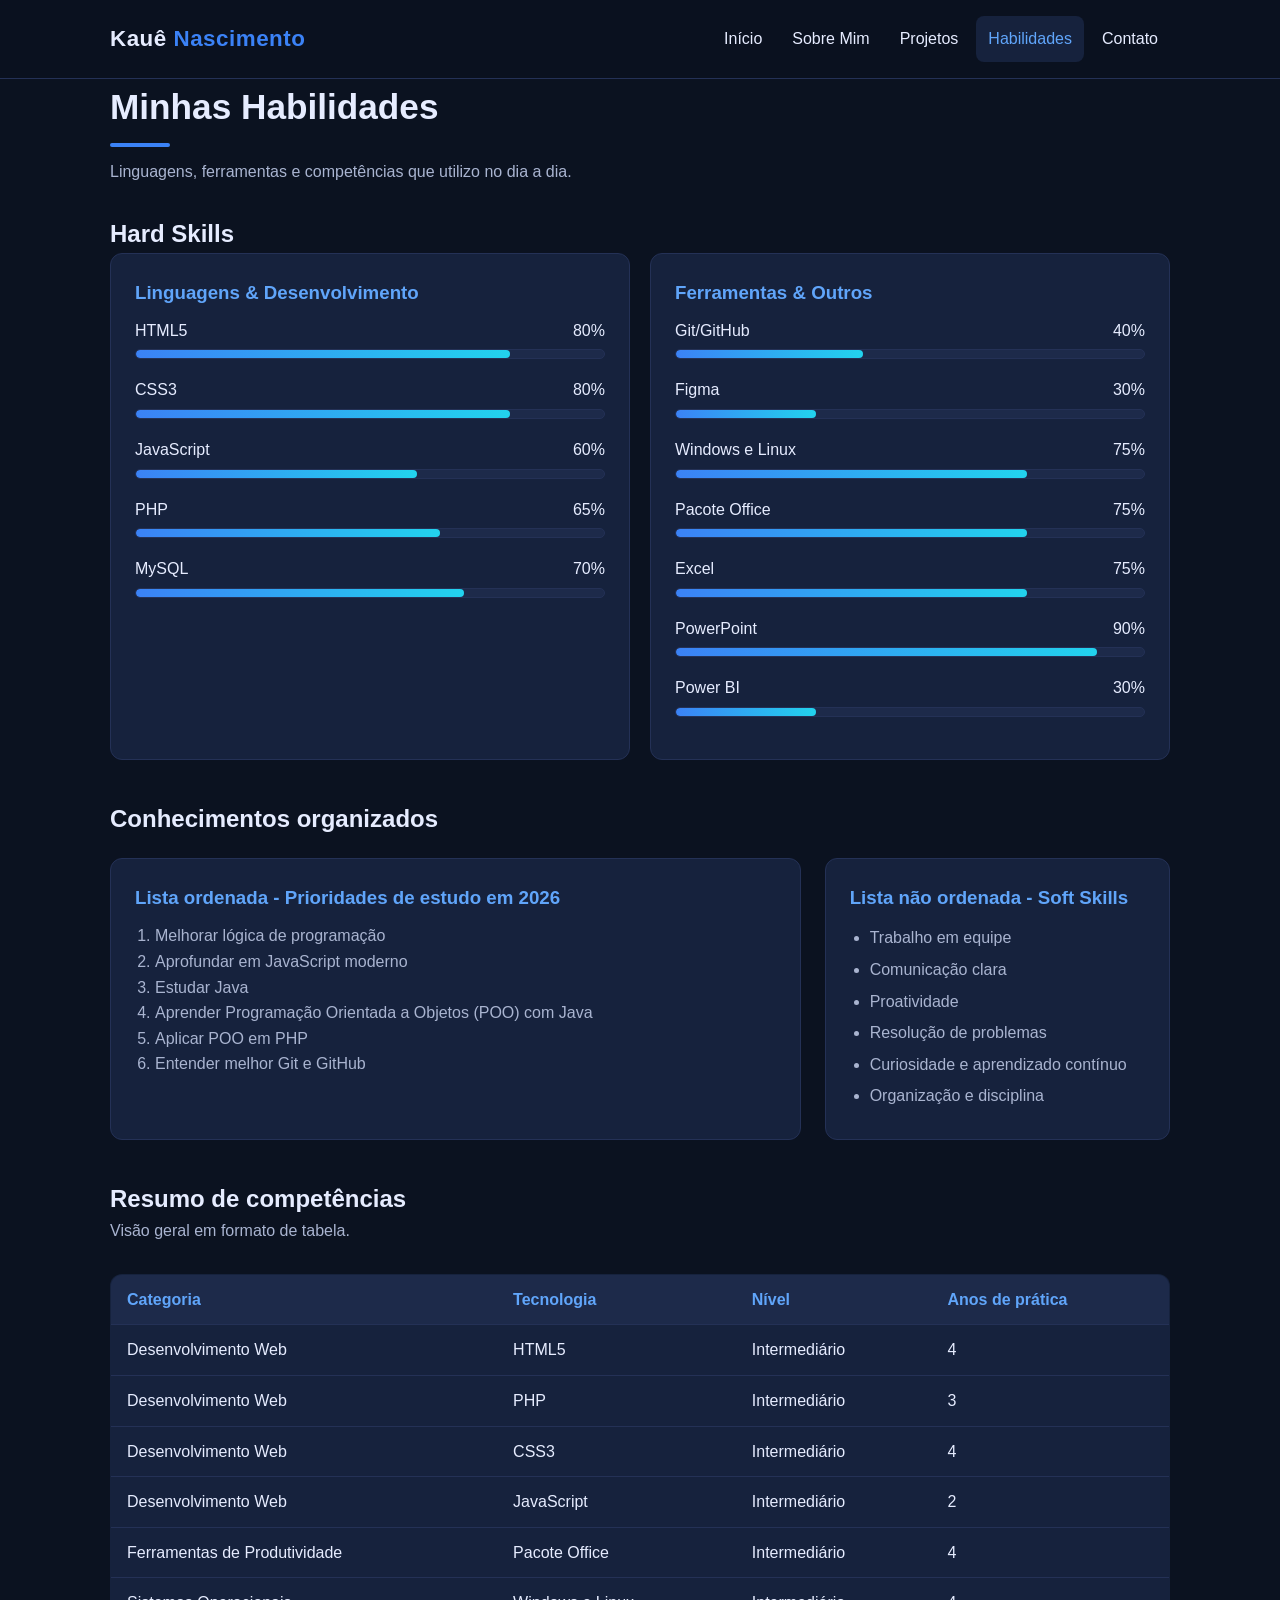
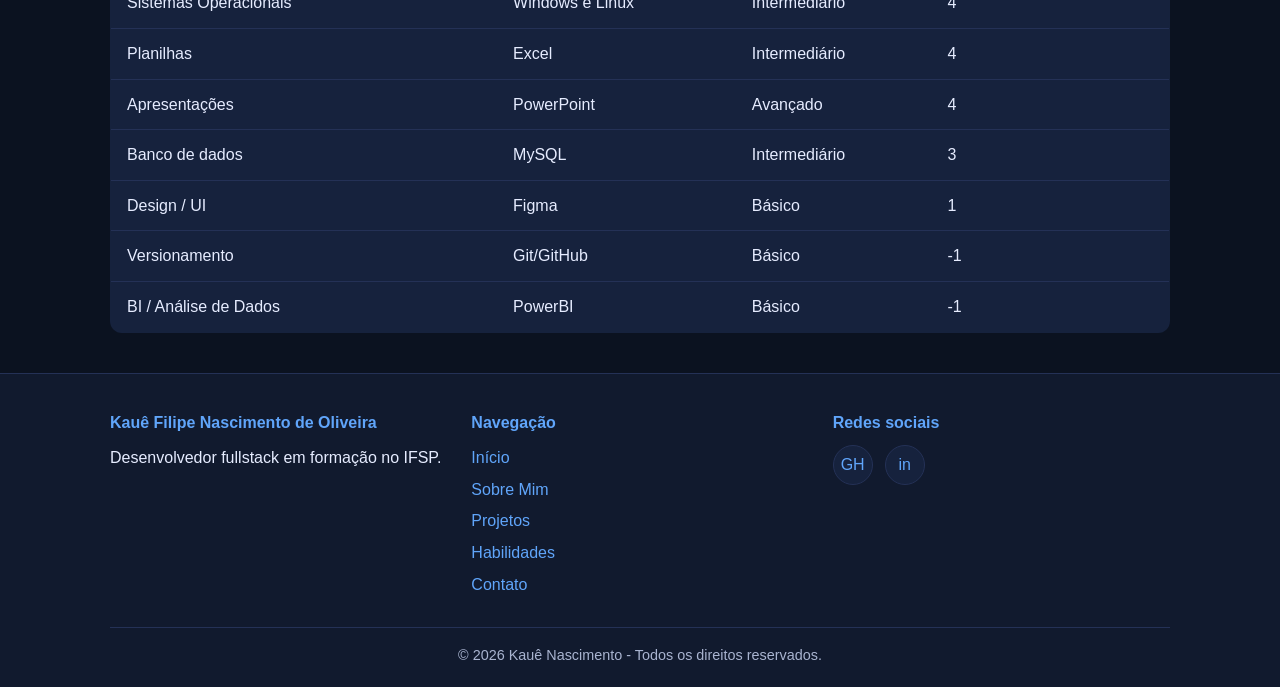
==== habilidades.html @ ee581f54 "Add files via upload" ====
<!DOCTYPE html>
<html lang="pt-BR">

<head>
  <meta charset="UTF-8" />
  <meta name="viewport" content="width=device-width, initial-scale=1.0" />
  <title>Habilidades</title>
  <link rel="stylesheet" href="css/style.css" />
</head>

<body>
  <header class="site-header">
    <nav class="nav" aria-label="Menu principal">
      <a href="index.html" class="logo">Kauê <span>Nascimento</span></a>
      <button class="nav-toggle" aria-label="Abrir menu" aria-expanded="false" aria-controls="menu">☰</button>
      <ul class="nav-menu" id="menu">
        <li><a href="index.html">Início</a></li>
        <li><a href="sobre.html">Sobre Mim</a></li>
        <li><a href="projetos.html">Projetos</a></li>
        <li><a href="habilidades.html">Habilidades</a></li>
        <li><a href="contato.html">Contato</a></li>
      </ul>
    </nav>
  </header>

  <main id="conteudo">
    <section class="container" aria-labelledby="hab-title">
      <h1 class="section-title" id="hab-title">Minhas Habilidades</h1>
      <p class="section-subtitle">
        Linguagens, ferramentas e competências que utilizo no dia a dia.
      </p>

      <!-- Hard skills com barras de progresso -->
      <h2 style="margin-top:20px;">Hard Skills</h2>
      <div class="grid">
        <div class="card">
          <h3>Linguagens & Desenvolvimento</h3>

          <div class="skill">
            <div class="skill-label"><span>HTML5</span><span>80%</span></div>
            <div class="skill-bar">
              <div class="skill-fill" style="width:80%;"></div>
            </div>
          </div>

          <div class="skill">
            <div class="skill-label"><span>CSS3</span><span>80%</span></div>
            <div class="skill-bar">
              <div class="skill-fill" style="width:80%;"></div>
            </div>
          </div>

          <div class="skill">
            <div class="skill-label"><span>JavaScript</span><span>60%</span></div>
            <div class="skill-bar">
              <div class="skill-fill" style="width:60%;"></div>
            </div>
          </div>

          <div class="skill">
            <div class="skill-label"><span>PHP</span><span>65%</span></div>
            <div class="skill-bar">
              <div class="skill-fill" style="width:65%;"></div>
            </div>
          </div>

          <div class="skill">
            <div class="skill-label"><span>MySQL</span><span>70%</span></div>
            <div class="skill-bar">
              <div class="skill-fill" style="width:70%;"></div>
            </div>
          </div>
        </div>

        <div class="card">
          <h3>Ferramentas & Outros</h3>

          <div class="skill">
            <div class="skill-label"><span>Git/GitHub</span><span>40%</span></div>
            <div class="skill-bar">
              <div class="skill-fill" style="width:40%;"></div>
            </div>
          </div>

          <div class="skill">
            <div class="skill-label"><span>Figma</span><span>30%</span></div>
            <div class="skill-bar">
              <div class="skill-fill" style="width:30%;"></div>
            </div>
          </div>

          <div class="skill">
            <div class="skill-label"><span>Windows e Linux</span><span>75%</span></div>
            <div class="skill-bar">
              <div class="skill-fill" style="width:75%;"></div>
            </div>
          </div>

          <div class="skill">
            <div class="skill-label"><span>Pacote Office</span><span>75%</span></div>
            <div class="skill-bar">
              <div class="skill-fill" style="width:75%;"></div>
            </div>
          </div>

          <div class="skill">
            <div class="skill-label"><span>Excel</span><span>75%</span></div>
            <div class="skill-bar">
              <div class="skill-fill" style="width:75%;"></div>
            </div>
          </div>

          <div class="skill">
            <div class="skill-label"><span>PowerPoint</span><span>90%</span></div>
            <div class="skill-bar">
              <div class="skill-fill" style="width:90%;"></div>
            </div>
          </div>

          <div class="skill">
            <div class="skill-label"><span>Power BI</span><span>30%</span></div>
            <div class="skill-bar">
              <div class="skill-fill" style="width:30%;"></div>
            </div>
          </div>
        </div>
      </div>

      <!-- Listas -->
      <h2 style="margin-top:40px;">Conhecimentos organizados</h2>
      <div class="about-grid" style="margin-top:20px;">
        <article class="card">
          <h3>Lista ordenada - Prioridades de estudo em 2026</h3>
          <ol style="padding-left:20px; color: var(--text-muted);">
            <li>Melhorar lógica de programação</li>
            <li>Aprofundar em JavaScript moderno</li>
            <li>Estudar Java</li>
            <li>Aprender Programação Orientada a Objetos (POO) com Java</li>
            <li>Aplicar POO em PHP</li>
            <li>Entender melhor Git e GitHub</li>
          </ol>
        </article>

        <aside class="about-side">
          <h3>Lista não ordenada - Soft Skills</h3>
          <ul>
            <li>Trabalho em equipe</li>
            <li>Comunicação clara</li>
            <li>Proatividade</li>
            <li>Resolução de problemas</li>
            <li>Curiosidade e aprendizado contínuo</li>
            <li>Organização e disciplina</li>
          </ul>
        </aside>
      </div>

      <!-- Tabela -->
      <h2 style="margin-top:40px;">Resumo de competências</h2>
      <p class="section-subtitle">Visão geral em formato de tabela.</p>

      <table class="tabela" aria-label="Resumo de competências por categoria">
        <thead>
          <tr>
            <th scope="col">Categoria</th>
            <th scope="col">Tecnologia</th>
            <th scope="col">Nível</th>
            <th scope="col">Anos de prática</th>
          </tr>
        </thead>
        <tbody>
          <tr>
            <td>Desenvolvimento Web</td>
            <td>HTML5</td>
            <td>Intermediário</td>
            <td>4</td>
          </tr>
          <tr>
            <td>Desenvolvimento Web</td>
            <td>PHP</td>
            <td>Intermediário</td>
            <td>3</td>
          </tr>
          <tr>
            <td>Desenvolvimento Web</td>
            <td>CSS3</td>
            <td>Intermediário</td>
            <td>4</td>
          </tr>
          <tr>
            <td>Desenvolvimento Web</td>
            <td>JavaScript</td>
            <td>Intermediário</td>
            <td>2</td>
          </tr>

          <tr>
            <td>Ferramentas de Produtividade</td>
            <td>Pacote Office</td>
            <td>Intermediário</td>
            <td>4</td>
          </tr>

          <tr>
            <td>Sistemas Operacionais</td>
            <td>Windows e Linux</td>
            <td>Intermediário</td>
            <td>4</td>
          </tr>

          <tr>
            <td>Planilhas</td>
            <td>Excel</td>
            <td>Intermediário</td>
            <td>4</td>
          </tr>

          <tr>
            <td>Apresentações</td>
            <td>PowerPoint</td>
            <td>Avançado</td>
            <td>4</td>
          </tr>

          <tr>
            <td>Banco de dados</td>
            <td>MySQL</td>
            <td>Intermediário</td>
            <td>3</td>
          </tr>

          <tr>
            <td>Design / UI</td>
            <td>Figma</td>
            <td>Básico</td>
            <td>1</td>
          </tr>

          <tr>
            <td>Versionamento</td>
            <td>Git/GitHub</td>
            <td>Básico</td>
            <td>-1</td>
          </tr>

          <tr>
            <td>BI / Análise de Dados</td>
            <td>PowerBI</td>
            <td>Básico</td>
            <td>-1</td>
          </tr>
        </tbody>
      </table>
    </section>
  </main>

  <footer class="site-footer">
    <div class="container">
      <div class="footer-grid">
        <div>
          <h4>Kauê Filipe Nascimento de Oliveira</h4>
          <p>Desenvolvedor fullstack em formação no IFSP.</p>
        </div>
        <div>
          <h4>Navegação</h4>
          <ul>
            <li><a href="index.html">Início</a></li>
            <li><a href="sobre.html">Sobre Mim</a></li>
            <li><a href="projetos.html">Projetos</a></li>
            <li><a href="habilidades.html">Habilidades</a></li>
            <li><a href="contato.html">Contato</a></li>
          </ul>
        </div>
        <div>
          <h4>Redes sociais</h4>
          <div class="social" aria-label="Redes sociais">
            <a href="https://github.com/kauefilipe-cell" target="_blank" rel="noopener" aria-label="GitHub">GH</a>
            <a href="https://www.linkedin.com/in/kauêoliveira/" target="_blank" rel="noopener"
              aria-label="LinkedIn">in</a>
          </div>
        </div>
      </div>
      <p class="copyright">© 2026 Kauê Nascimento - Todos os direitos reservados.</p>
    </div>
  </footer>

  <button class="to-top" aria-label="Voltar ao topo">↑</button>

  <div vw class="enabled">
    <div vw-access-button class="active"></div>
    <div vw-plugin-wrapper>
      <div class="vw-plugin-top-wrapper"></div>
    </div>
  </div>
  <script src="https://vlibras.gov.br/app/vlibras-plugin.js"></script>
  <script>new window.VLibras.Widget('https://vlibras.gov.br/app');</script>
  <script src="js/script.js"></script>
</body>

</html>
---- css/style.css ----
* {
  margin: 0;
  padding: 0;
  box-sizing: border-box;
}

/* Variáveis */
:root {
  --bg: #0b1220;
  --bg-alt: #111a2e;
  --surface: #16223d;
  --surface-2: #1d2a4a;
  --border: #243156;
  --text: #e6ecff;
  --text-muted: #a9b4d0;
  --primary: #3b82f6;
  --primary-2: #60a5fa;
  --primary-dark: #1d4ed8;
  --accent: #22d3ee;
  --danger: #ef4444;
  --radius: 12px;
  --shadow: 0 10px 30px rgba(0, 0, 0, 0.35);
  --transition: 0.25s ease;
  --container: 1100px;
}

/* Base do site */
html {
  scroll-behavior: smooth;
}

body {
  font-family: 'Segoe UI', Tahoma, Geneva, Verdana, sans-serif;
  background: var(--bg);
  color: var(--text);
  line-height: 1.6;
  min-height: 100vh;
  display: flex;
  flex-direction: column;
}

img {
  max-width: 100%;
  display: block;
}

a {
  color: var(--primary-2);
  text-decoration: none;
  transition: color var(--transition);
}

a:hover,
a:focus {
  color: var(--accent);
}

:focus-visible {
  outline: 3px solid var(--accent);
  outline-offset: 3px;
  border-radius: 4px;
}

/* Container */
.container {
  width: 100%;
  max-width: var(--container);
  margin: 0 auto;
  padding: 0 20px;
}

/* HEADER  */
.site-header {
  position: sticky;
  top: 0;
  z-index: 100;
  background: rgba(11, 18, 32, 0.92);
  backdrop-filter: blur(8px);
  border-bottom: 1px solid var(--border);
}

.nav {
  display: flex;
  align-items: center;
  justify-content: space-between;
  padding: 16px 20px;
  max-width: var(--container);
  margin: 0 auto;
}

.logo {
  font-size: 1.4rem;
  font-weight: 700;
  color: var(--text);
  letter-spacing: 0.5px;
}

.logo span {
  color: var(--primary);
}

.nav-toggle {
  background: transparent;
  border: 1px solid var(--border);
  color: var(--text);
  width: 42px;
  height: 42px;
  border-radius: 8px;
  font-size: 1.4rem;
  cursor: pointer;
  display: flex;
  align-items: center;
  justify-content: center;
}

.nav-menu {
  display: none;
  list-style: none;
  flex-direction: column;
  gap: 4px;
  width: 100%;
  padding: 16px 20px;
  background: var(--bg-alt);
  border-top: 1px solid var(--border);
}

.nav-menu.open {
  display: flex;
}

.nav-menu a {
  display: block;
  padding: 10px 12px;
  border-radius: 8px;
  color: var(--text);
  font-weight: 500;
}

.nav-menu a:hover,
.nav-menu a.active {
  background: var(--surface);
  color: var(--primary-2);
}

/* SECTIONS */
main {
  flex: 1;
}

section {
  padding: 60px 0;
}

.section-title {
  font-size: 1.8rem;
  margin-bottom: 12px;
  color: var(--text);
}

.section-title::after {
  content: '';
  display: block;
  width: 60px;
  height: 4px;
  background: var(--primary);
  border-radius: 4px;
  margin-top: 8px;
}

.section-subtitle {
  color: var(--text-muted);
  margin-bottom: 30px;
  max-width: 700px;
}

/* HOME */
.hero {
  position: relative;
  background:
    linear-gradient(135deg, rgba(11, 18, 32, 0.85), rgba(11, 18, 32, 0.95)),
    url('../img/banner.jpg') center/cover no-repeat;
  padding: 80px 20px;
  text-align: center;
  border-bottom: 1px solid var(--border);
}

.hero-content {
  max-width: 800px;
  margin: 0 auto;
  animation: fadeUp 0.9s ease both;
}

.hero h1 {
  font-size: 2.2rem;
  margin-bottom: 16px;
  line-height: 1.2;
}

.hero h1 span {
  color: var(--primary-2);
}

.hero p {
  color: var(--text-muted);
  font-size: 1.05rem;
  margin-bottom: 28px;
}

.profile-photo {
  width: 160px;
  height: 160px;
  border-radius: 50%;
  margin: 0 auto 24px;
  object-fit: cover;
  border: 4px solid var(--primary);
  box-shadow: var(--shadow);
}

.btn-group {
  display: flex;
  gap: 12px;
  justify-content: center;
  flex-wrap: wrap;
}

.btn {
  display: inline-block;
  padding: 12px 24px;
  border-radius: 8px;
  font-weight: 600;
  border: 2px solid transparent;
  cursor: pointer;
  transition: transform var(--transition), background var(--transition), color var(--transition);
  font-size: 1rem;
}

.btn-primary {
  background: var(--primary);
  color: #fff;
}

.btn-primary:hover {
  background: var(--primary-dark);
  transform: translateY(-2px);
  color: #fff;
}

.btn-outline {
  background: transparent;
  color: var(--primary-2);
  border-color: var(--primary);
}

.btn-outline:hover {
  background: var(--primary);
  color: #fff;
  transform: translateY(-2px);
}

/* GRID DE CARDS */
.grid {
  display: grid;
  gap: 20px;
  grid-template-columns: 1fr;
}

.card {
  background: var(--surface);
  border: 1px solid var(--border);
  border-radius: var(--radius);
  padding: 24px;
  transition: transform var(--transition), border-color var(--transition), box-shadow var(--transition);
}

.card:hover {
  transform: translateY(-4px);
  border-color: var(--primary);
  box-shadow: var(--shadow);
}

.card h3 {
  margin-bottom: 10px;
  color: var(--primary-2);
}

.card p {
  color: var(--text-muted);
}

/* Tech tags */
.tech-list {
  display: flex;
  flex-wrap: wrap;
  gap: 8px;
  list-style: none;
  margin-top: 14px;
}

.tech-list li {
  background: var(--surface-2);
  color: var(--primary-2);
  padding: 6px 12px;
  border-radius: 999px;
  font-size: 0.85rem;
  border: 1px solid var(--border);
}

/* PROJETOS */
.project-card {
  background: var(--surface);
  border: 1px solid var(--border);
  border-radius: var(--radius);
  overflow: hidden;
  display: flex;
  flex-direction: column;
  transition: transform var(--transition), box-shadow var(--transition);
}

.project-card:hover {
  transform: translateY(-6px);
  box-shadow: var(--shadow);
}

.project-card img {
  width: 100%;
  height: 200px;
  object-fit: cover;
  border-bottom: 1px solid var(--border);
}

.project-body {
  padding: 20px;
  flex: 1;
  display: flex;
  flex-direction: column;
}

.project-body h3 {
  color: var(--primary-2);
  margin-bottom: 8px;
}

.project-body p {
  color: var(--text-muted);
  margin-bottom: 14px;
  flex: 1;
}

.project-links {
  display: flex;
  gap: 10px;
  margin-top: 14px;
}

/* SOBRE */
.timeline {
  position: relative;
  margin: 30px 0;
  padding-left: 30px;
  border-left: 3px solid var(--primary);
}

.timeline-item {
  position: relative;
  margin-bottom: 28px;
}

.timeline-item::before {
  content: '';
  position: absolute;
  left: -39px;
  top: 6px;
  width: 16px;
  height: 16px;
  background: var(--primary);
  border-radius: 50%;
  border: 3px solid var(--bg);
}

.timeline-item h3 {
  color: var(--primary-2);
}

.timeline-item time {
  color: var(--text-muted);
  font-size: 0.9rem;
  display: block;
  margin-bottom: 6px;
}

/* Layout sobre com aside */
.about-grid {
  display: grid;
  gap: 24px;
  grid-template-columns: 1fr;
}

aside.about-side {
  background: var(--surface);
  border: 1px solid var(--border);
  border-radius: var(--radius);
  padding: 24px;
  height: fit-content;
}

aside.about-side h3 {
  color: var(--primary-2);
  margin-bottom: 12px;
}

aside.about-side ul {
  list-style: disc;
  padding-left: 20px;
  color: var(--text-muted);
}

aside.about-side ul li {
  margin-bottom: 6px;
}

/* HABILIDADES */
.skill {
  margin-bottom: 18px;
}

.skill-label {
  display: flex;
  justify-content: space-between;
  margin-bottom: 6px;
  font-weight: 500;
}

.skill-bar {
  width: 100%;
  height: 10px;
  background: var(--surface-2);
  border-radius: 999px;
  overflow: hidden;
  border: 1px solid var(--border);
}

.skill-fill {
  height: 100%;
  background: linear-gradient(90deg, var(--primary), var(--accent));
  border-radius: 999px;
  animation: fillBar 1.4s ease forwards;
  transform-origin: left;
}

@keyframes fillBar {
  from {
    transform: scaleX(0);
  }

  to {
    transform: scaleX(1);
  }
}

/* Tabela */
.tabela {
  width: 100%;
  border-collapse: collapse;
  margin-top: 20px;
  background: var(--surface);
  border-radius: var(--radius);
  overflow: hidden;
  border: 1px solid var(--border);
}

.tabela th,
.tabela td {
  padding: 12px 16px;
  text-align: left;
  border-bottom: 1px solid var(--border);
}

.tabela th {
  background: var(--surface-2);
  color: var(--primary-2);
}

.tabela tr:last-child td {
  border-bottom: none;
}

.tabela tr:hover td {
  background: rgba(59, 130, 246, 0.08);
}

/* FORMULÁRIO */
.contato-grid {
  display: grid;
  gap: 30px;
  grid-template-columns: 1fr;
}

.form {
  background: var(--surface);
  border: 1px solid var(--border);
  border-radius: var(--radius);
  padding: 28px;
}

.form-group {
  margin-bottom: 18px;
}

.form-group label {
  display: block;
  margin-bottom: 6px;
  font-weight: 500;
}

.form-group input,
.form-group select,
.form-group textarea {
  width: 100%;
  background: var(--bg-alt);
  color: var(--text);
  border: 1px solid var(--border);
  border-radius: 8px;
  padding: 12px 14px;
  font-size: 1rem;
  font-family: inherit;
  transition: border-color var(--transition), box-shadow var(--transition);
}

.form-group textarea {
  min-height: 140px;
  resize: vertical;
}

.form-group input:focus,
.form-group select:focus,
.form-group textarea:focus {
  border-color: var(--primary);
  outline: none;
  box-shadow: 0 0 0 3px rgba(59, 130, 246, 0.25);
}

.form-actions {
  display: flex;
  gap: 12px;
  flex-wrap: wrap;
}

.btn-clear {
  background: transparent;
  color: var(--text-muted);
  border: 1px solid var(--border);
}

.btn-clear:hover {
  background: var(--surface-2);
  color: var(--text);
}

/* Vídeo */
/*.video-wrapper {
  position: relative;
  padding-bottom: 56.25%;
  height: 0;
  border-radius: var(--radius);
  overflow: hidden;
  border: 1px solid var(--border);
  margin-top: 20px;
}

.video-wrapper iframe {
  position: absolute;
  top: 0;
  left: 0;
  width: 100%;
  height: 100%;
  border: 0;
}*/

/* FOOTER */
.site-footer {
  background: var(--bg-alt);
  border-top: 1px solid var(--border);
  padding: 36px 0 20px;
  margin-top: 40px;
  text-align: center;
}

.footer-grid {
  display: grid;
  gap: 24px;
  grid-template-columns: 1fr;
  margin-bottom: 24px;
  text-align: left;
}

.footer-grid h4 {
  color: var(--primary-2);
  margin-bottom: 10px;
}

.footer-grid ul {
  list-style: none;
}

.footer-grid ul li {
  margin-bottom: 6px;
}

.social {
  display: flex;
  gap: 12px;
  flex-wrap: wrap;
}

.social a {
  display: inline-flex;
  align-items: center;
  justify-content: center;
  width: 40px;
  height: 40px;
  background: var(--surface);
  border: 1px solid var(--border);
  border-radius: 50%;
  color: var(--primary-2);
  transition: transform var(--transition), background var(--transition), color var(--transition);
}

.social a:hover {
  background: var(--primary);
  color: #fff;
  transform: translateY(-3px);
}

.copyright {
  border-top: 1px solid var(--border);
  padding-top: 16px;
  color: var(--text-muted);
  font-size: 0.9rem;
}

/* VOLTAR AO TOPO */
.to-top {
  position: fixed;
  bottom: 24px;
  right: 24px;
  width: 46px;
  height: 46px;
  background: var(--primary);
  color: #fff;
  border-radius: 50%;
  border: none;
  cursor: pointer;
  font-size: 1.2rem;
  box-shadow: var(--shadow);
  opacity: 0;
  pointer-events: none;
  transition: opacity var(--transition), transform var(--transition);
  z-index: 90;
}

.to-top.visible {
  opacity: 1;
  pointer-events: auto;
}

.to-top:hover {
  background: var(--primary-dark);
  transform: translateY(-3px);
}

/* ANIMAÇÕES */
@keyframes fadeUp {
  from {
    opacity: 0;
    transform: translateY(20px);
  }

  to {
    opacity: 1;
    transform: translateY(0);
  }
}

.fade-in {
  animation: fadeUp 0.7s ease both;
}

/* MEDIA QUERIES - Mobile First */

/* Tablet */
@media (min-width: 700px) {
  .grid {
    grid-template-columns: repeat(2, 1fr);
  }

  .hero h1 {
    font-size: 2.8rem;
  }

  .section-title {
    font-size: 2.2rem;
  }

  .footer-grid {
    grid-template-columns: repeat(3, 1fr);
  }

  .about-grid {
    grid-template-columns: 2fr 1fr;
  }

  .contato-grid {
    grid-template-columns: 1.4fr 1fr;
  }
}

/* Desktop */
@media (min-width: 960px) {
  .nav-toggle {
    display: none;
  }

  .nav-menu {
    display: flex;
    flex-direction: row;
    width: auto;
    padding: 0;
    background: transparent;
    border-top: none;
    gap: 6px;
  }

  .grid-3 {
    grid-template-columns: repeat(3, 1fr);
  }

  .hero {
    padding: 110px 20px;
  }

  .hero h1 {
    font-size: 3.2rem;
  }
}
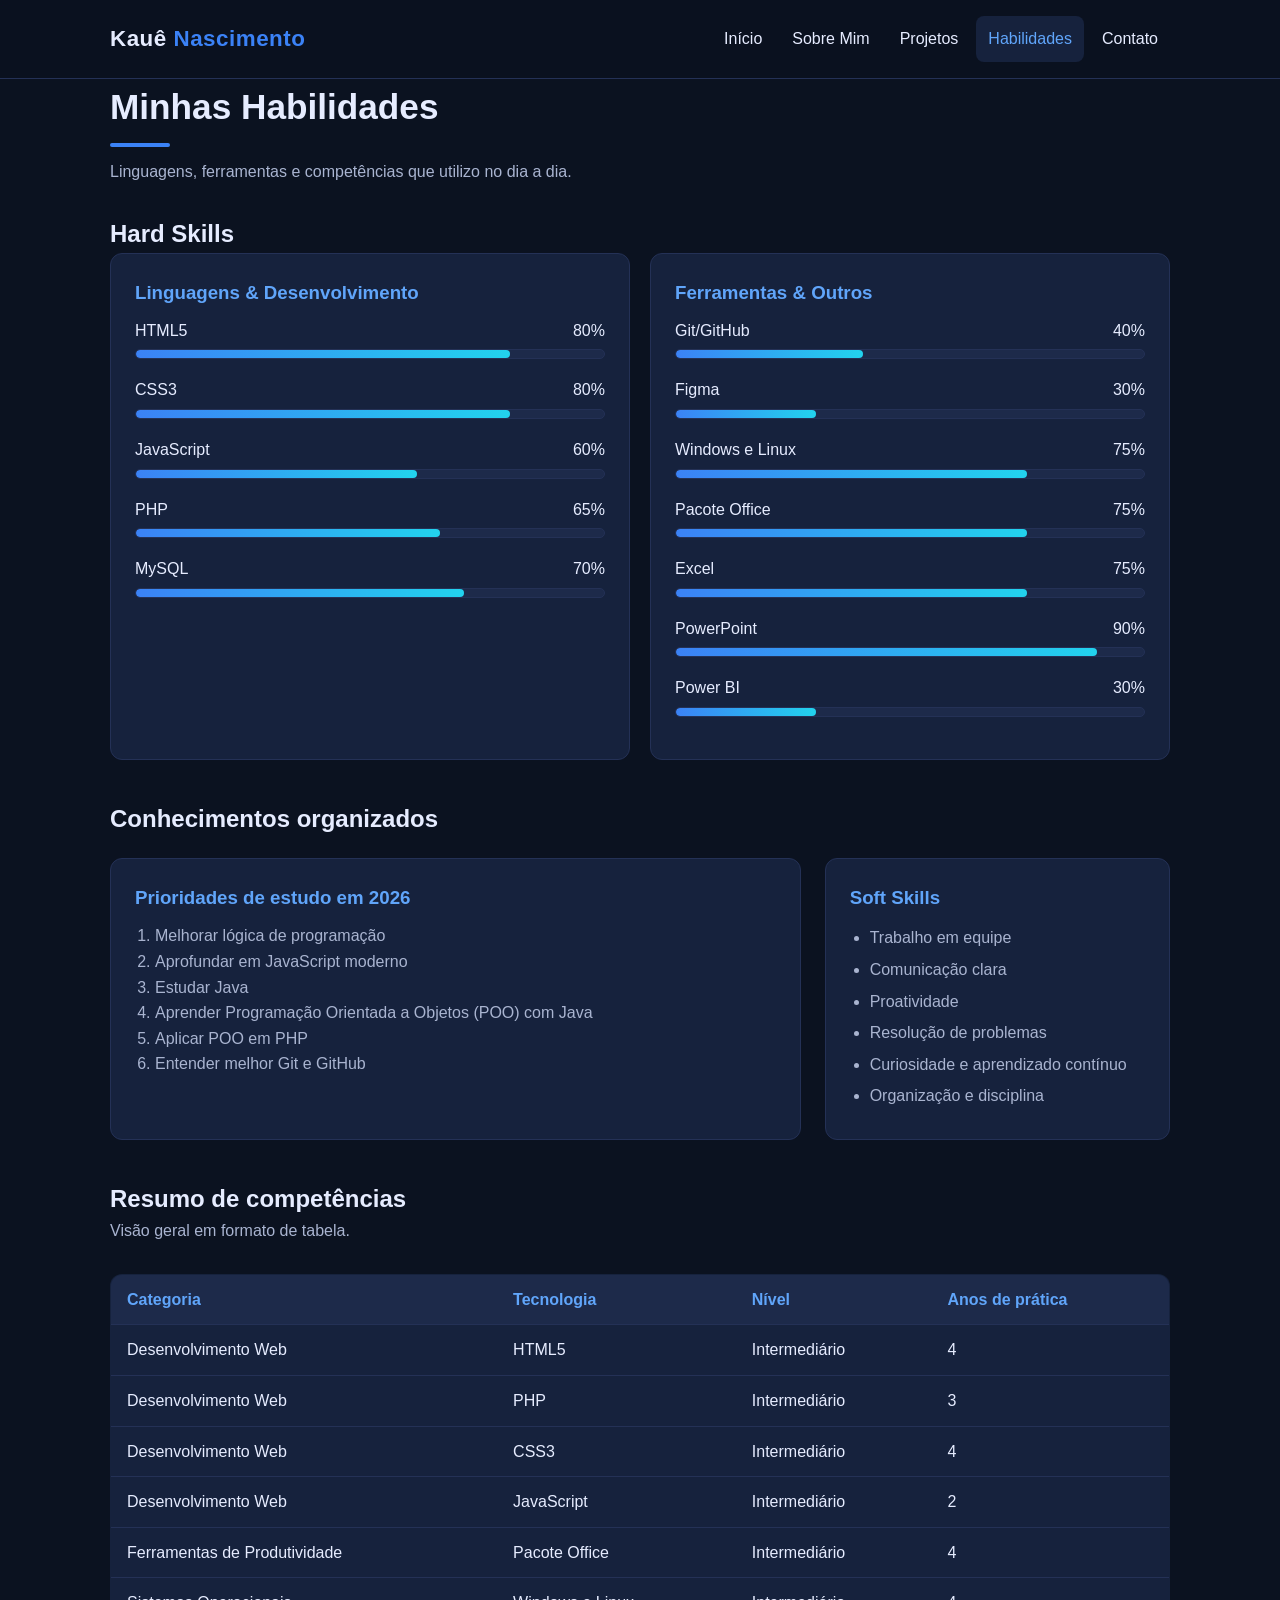
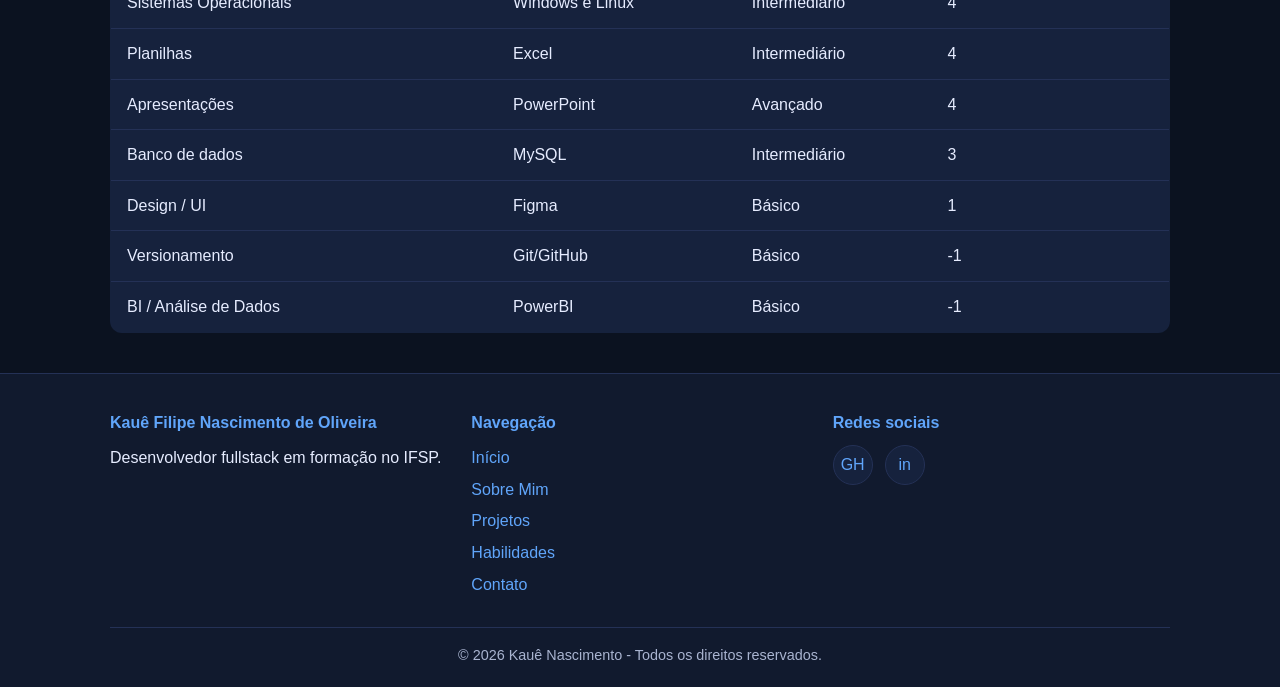
==== commit 05d5c1e4: "Update habilidades.html" ====
--- a/habilidades.html
+++ b/habilidades.html
@@ -130,7 +130,7 @@
       <h2 style="margin-top:40px;">Conhecimentos organizados</h2>
       <div class="about-grid" style="margin-top:20px;">
         <article class="card">
-          <h3>Lista ordenada - Prioridades de estudo em 2026</h3>
+          <h3>Prioridades de estudo em 2026</h3>
           <ol style="padding-left:20px; color: var(--text-muted);">
             <li>Melhorar lógica de programação</li>
             <li>Aprofundar em JavaScript moderno</li>
@@ -142,7 +142,7 @@
         </article>
 
         <aside class="about-side">
-          <h3>Lista não ordenada - Soft Skills</h3>
+          <h3>Soft Skills</h3>
           <ul>
             <li>Trabalho em equipe</li>
             <li>Comunicação clara</li>
@@ -296,4 +296,4 @@
   <script src="js/script.js"></script>
 </body>
 
-</html>+</html>
